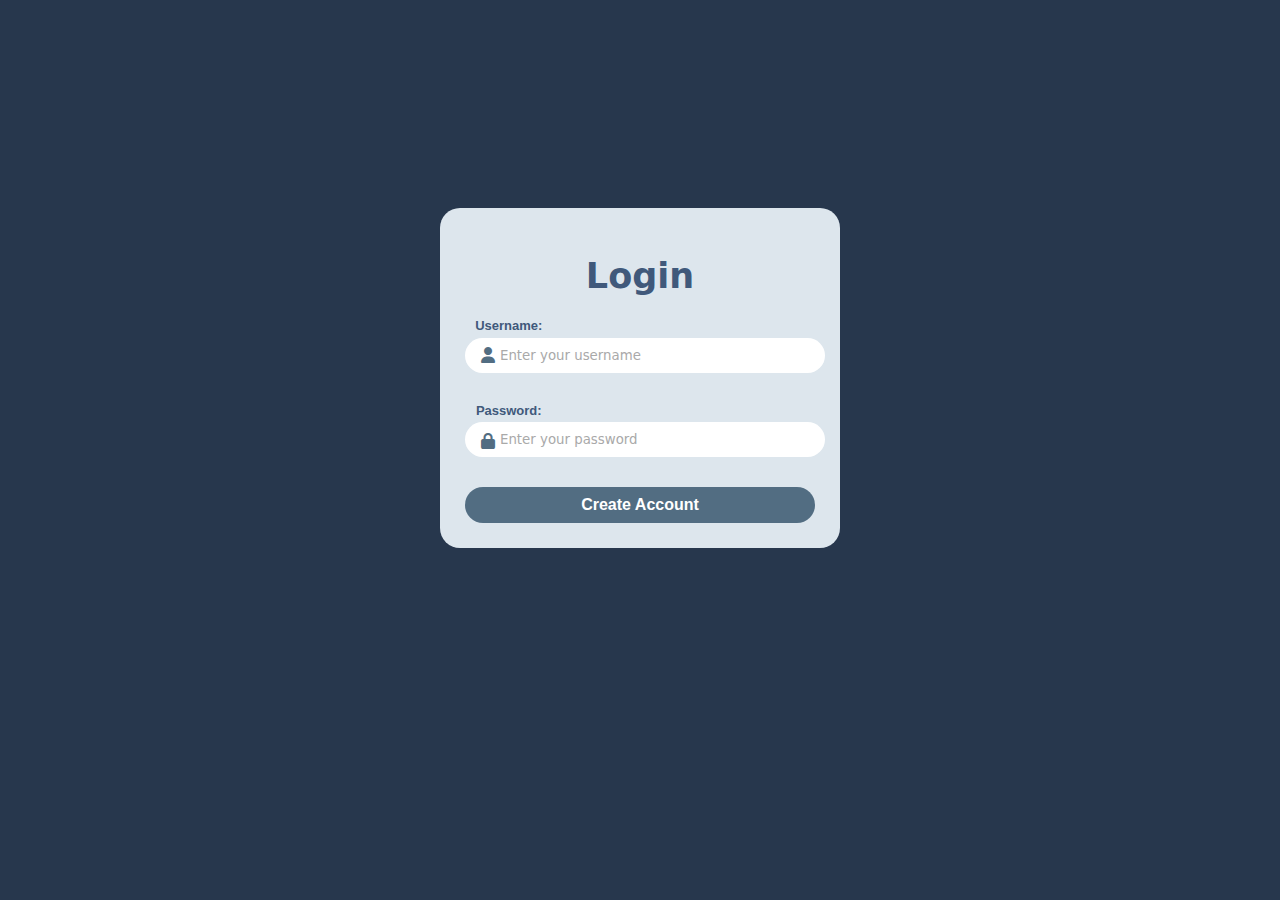
==== index.html @ dadd3b62 "made changes to add icons" ====
<!DOCTYPE html>
<html>

<head>
  <title>Login Page</title>
  <link rel="stylesheet" type="text/css" href="styles.css">
  <link rel="stylesheet" href="https://cdnjs.cloudflare.com/ajax/libs/font-awesome/6.4.0/css/all.min.css" />
</head>

<body>
  <div class="container">
    <div class="card">
      <h1>Login</h1>
      <form id="login-form">
        <label for="Name">Username:</label>
        <div class="fieldgroup-1">
          <input type="text" id="username" placeholder="Enter your username" required autocomplete="off">
          <i class="fa-solid fa-user" aria-hidden="true"></i>
        </div>
        <br>

        <label for="Name">Password:</label>
        <div class="fieldgroup-2">
          <input type="password" id="password" placeholder="Enter your password" required autocomplete="off">
          <i class="fa-solid fa-lock" aria-hidden="true"></i>
        </div>
        <button type="submit">Create Account</button>
      </form>
    </div>
  </div>

  <script src="script.js"></script>
</body>

</html>
---- styles.css ----
.container {
  width: 400px;
  margin: 0 auto;
  padding: 200px;
  text-align: center;
}

.card {
  background-color: #DDE6ED;
  padding: 25px;
  border-radius: 20px;
}

body {
  background: #27374D;
}

h1 {
  margin-bottom: 20px;
  color: #40597b;
  font-family: system-ui, -apple-system, BlinkMacSystemFont, 'Segoe UI', Roboto, Oxygen, Ubuntu, Cantarell, 'Open Sans', 'Helvetica Neue', sans-serif;
  font-size: 35px;
}

.fieldgroup-1 {
  width: auto;
  position: relative
}

.fa-user {
  position: absolute;
  left: -2px;
  top: 13px;
  width: 50px;
  height: 100%;
  display: flex;
  justify-content: center;
  align-items: center;
  color: #526D82
}

.fieldgroup-2 {
  width: auto;
  position: relative;
}

.fa-lock {
  position: absolute;
  left: -2px;
  top: 14px;
  width: 50px;
  height: 100%;
  display: flex;
  justify-content: center;
  align-items: center;
  color: #526D82
}

label[for="Name"],
label[for="Password"] {
  margin-right: 75%;
  color: #40597b;
  font-weight: 700;
  font-size: small;
  font-family: 'Segoe UI', Tahoma, Geneva, Verdana, sans-serif;
}

input[type="text"],
input[type="password"] {
  font-family: system-ui, -apple-system, BlinkMacSystemFont, 'Segoe UI', Roboto, Oxygen, Ubuntu, Cantarell, 'Open Sans', 'Helvetica Neue', sans-serif;
  font-weight: 500;
  width: 90%;
  padding: 10px;
  padding-left: 35px;
  margin-bottom: 10px;
  border: none;
  border-radius: 25px;
  margin-top: 1%;
  -webkit-text-fill-color: #a9a9a9;
  outline: none;
}

button {
  width: 100%;
  padding: 9px;
  background-color: #526D82;
  color: white;
  border: none;
  border-radius: 70px;
  font-family: Arial, Helvetica, sans-serif;
  font-weight: 900;
  margin-top: 20px;
  font-size: 100%;
}
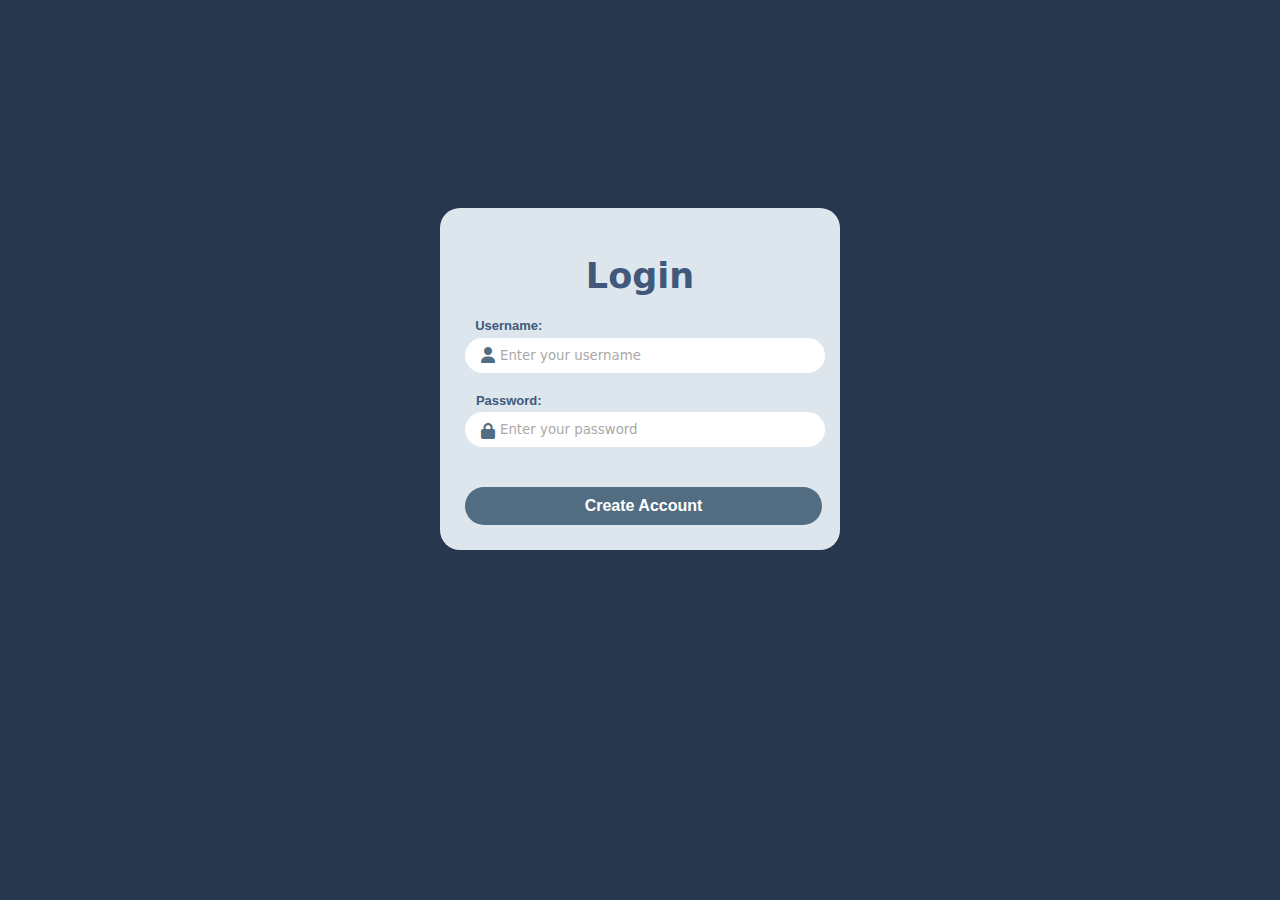
==== commit 19a3b407: "improved structure and styling" ====
--- a/index.html
+++ b/index.html
@@ -3,6 +3,7 @@
 
 <head>
   <title>Login Page</title>
+  <meta name="viewport" content="width=device-width, initial-scale=1.0">
   <link rel="stylesheet" type="text/css" href="styles.css">
   <link rel="stylesheet" href="https://cdnjs.cloudflare.com/ajax/libs/font-awesome/6.4.0/css/all.min.css" />
 </head>
--- a/styles.css
+++ b/styles.css
@@ -1,3 +1,7 @@
+body {
+  background: #27374D;
+}
+
 .container {
   width: 400px;
   margin: 0 auto;
@@ -9,10 +13,6 @@
   background-color: #DDE6ED;
   padding: 25px;
   border-radius: 20px;
-}
-
-body {
-  background: #27374D;
 }
 
 h1 {
@@ -72,7 +72,6 @@
   width: 90%;
   padding: 10px;
   padding-left: 35px;
-  margin-bottom: 10px;
   border: none;
   border-radius: 25px;
   margin-top: 1%;
@@ -81,14 +80,14 @@
 }
 
 button {
-  width: 100%;
-  padding: 9px;
+  width: 102%;
+  padding: 10px;
   background-color: #526D82;
   color: white;
   border: none;
   border-radius: 70px;
   font-family: Arial, Helvetica, sans-serif;
   font-weight: 900;
-  margin-top: 20px;
+  margin-top: 40px;
   font-size: 100%;
 }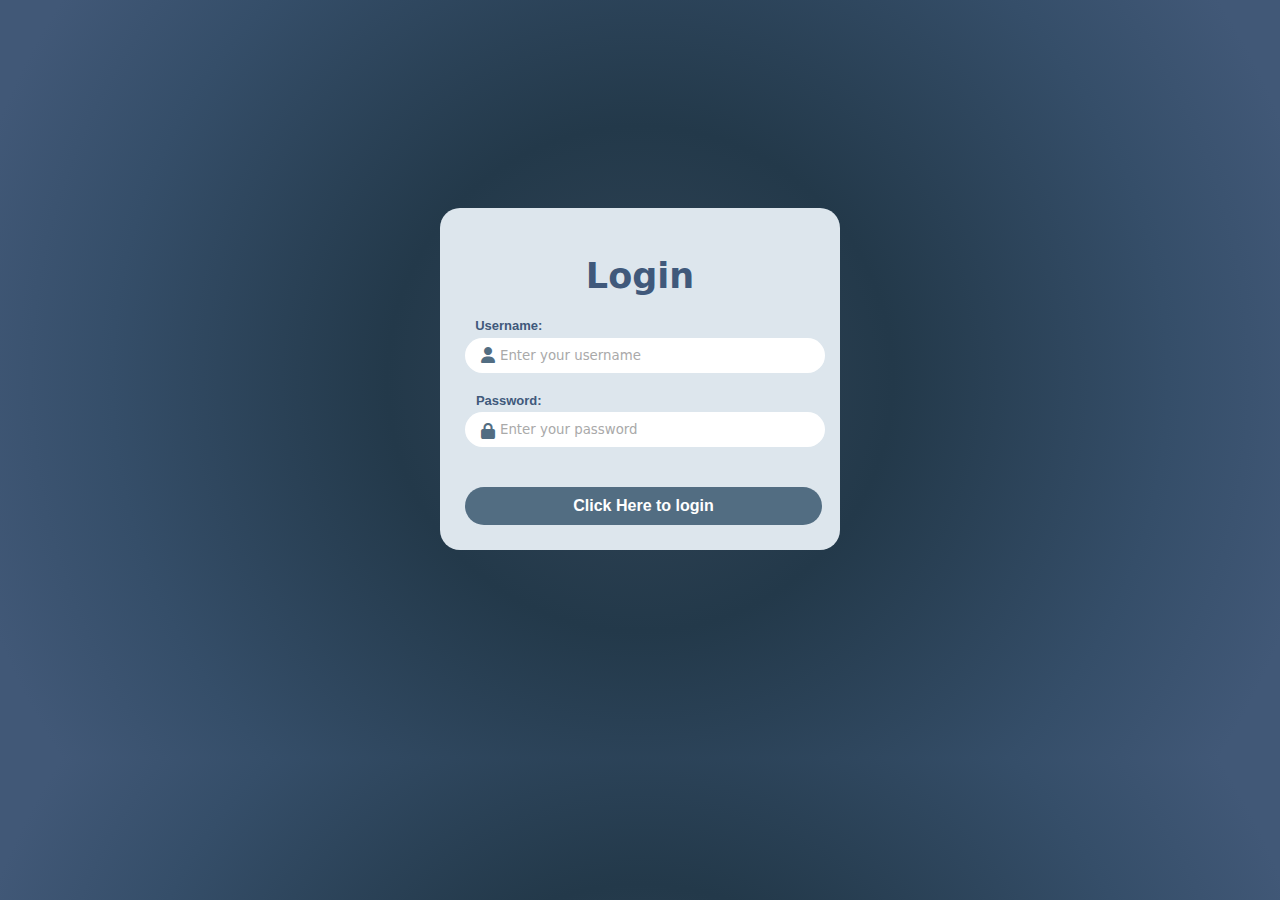
==== commit 6b7cb5f8: "Changed button text" ====
--- a/index.html
+++ b/index.html
@@ -25,7 +25,7 @@
           <input type="password" id="password" placeholder="Enter your password" required autocomplete="off">
           <i class="fa-solid fa-lock" aria-hidden="true"></i>
         </div>
-        <button type="submit">Create Account</button>
+        <button type="submit">Click Here to login</button>
       </form>
     </div>
   </div>
--- a/styles.css
+++ b/styles.css
@@ -1,5 +1,6 @@
 body {
-  background: #27374D;
+  background: rgb(50,69,87);
+  background: radial-gradient(circle, rgba(50,69,87,1) 0%, rgba(35,57,74,1) 34%, rgba(53,78,105,1) 71%, rgba(65,88,119,1) 93%);
 }
 
 .container {
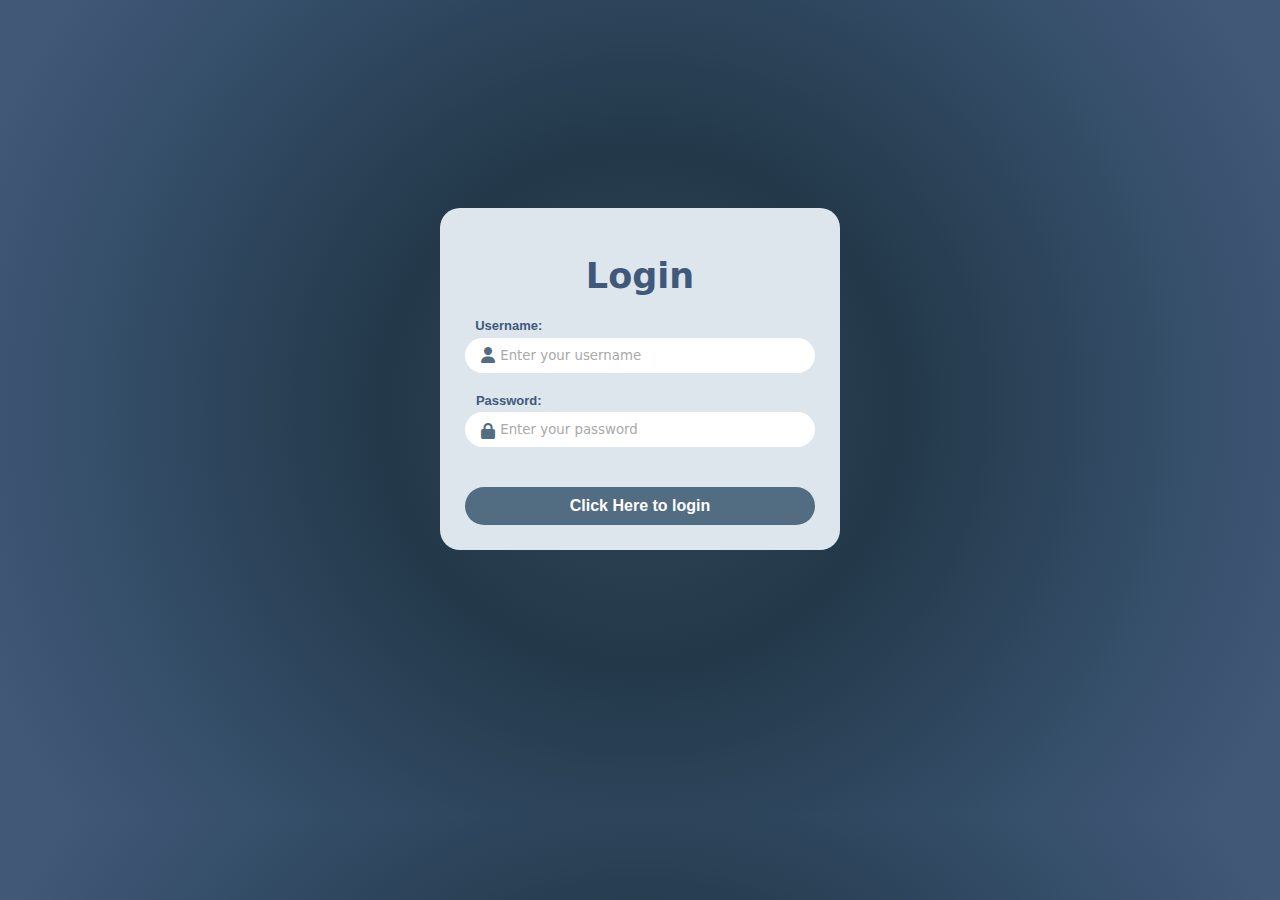
==== commit 2a3c2277: "solved some issues" ====
--- a/index.html
+++ b/index.html
@@ -1,9 +1,9 @@
 <!DOCTYPE html>
-<html>
+<html lang="en">
 
 <head>
   <title>Login Page</title>
-  <meta name="viewport" content="width=device-width, initial-scale=1.0">
+  <meta name="viewport" content="width=device-width, initial-scale=1.0" charset="utf-8">
   <link rel="stylesheet" type="text/css" href="styles.css">
   <link rel="stylesheet" href="https://cdnjs.cloudflare.com/ajax/libs/font-awesome/6.4.0/css/all.min.css" />
 </head>
--- a/styles.css
+++ b/styles.css
@@ -1,10 +1,10 @@
 body {
-  background: rgb(50,69,87);
   background: radial-gradient(circle, rgba(50,69,87,1) 0%, rgba(35,57,74,1) 34%, rgba(53,78,105,1) 71%, rgba(65,88,119,1) 93%);
 }
 
 .container {
   width: 400px;
+  height: 400px;
   margin: 0 auto;
   padding: 200px;
   text-align: center;
@@ -14,6 +14,8 @@
   background-color: #DDE6ED;
   padding: 25px;
   border-radius: 20px;
+  width: auto;
+  height: auto;
 }
 
 h1 {
@@ -25,7 +27,8 @@
 
 .fieldgroup-1 {
   width: auto;
-  position: relative
+  height: auto;
+  position: relative;
 }
 
 .fa-user {
@@ -42,6 +45,7 @@
 
 .fieldgroup-2 {
   width: auto;
+  height: auto;
   position: relative;
 }
 
@@ -70,7 +74,7 @@
 input[type="password"] {
   font-family: system-ui, -apple-system, BlinkMacSystemFont, 'Segoe UI', Roboto, Oxygen, Ubuntu, Cantarell, 'Open Sans', 'Helvetica Neue', sans-serif;
   font-weight: 500;
-  width: 90%;
+  width: 87%;
   padding: 10px;
   padding-left: 35px;
   border: none;
@@ -81,7 +85,7 @@
 }
 
 button {
-  width: 102%;
+  width: 100%;
   padding: 10px;
   background-color: #526D82;
   color: white;
@@ -91,4 +95,5 @@
   font-weight: 900;
   margin-top: 40px;
   font-size: 100%;
+  cursor: pointer;
 }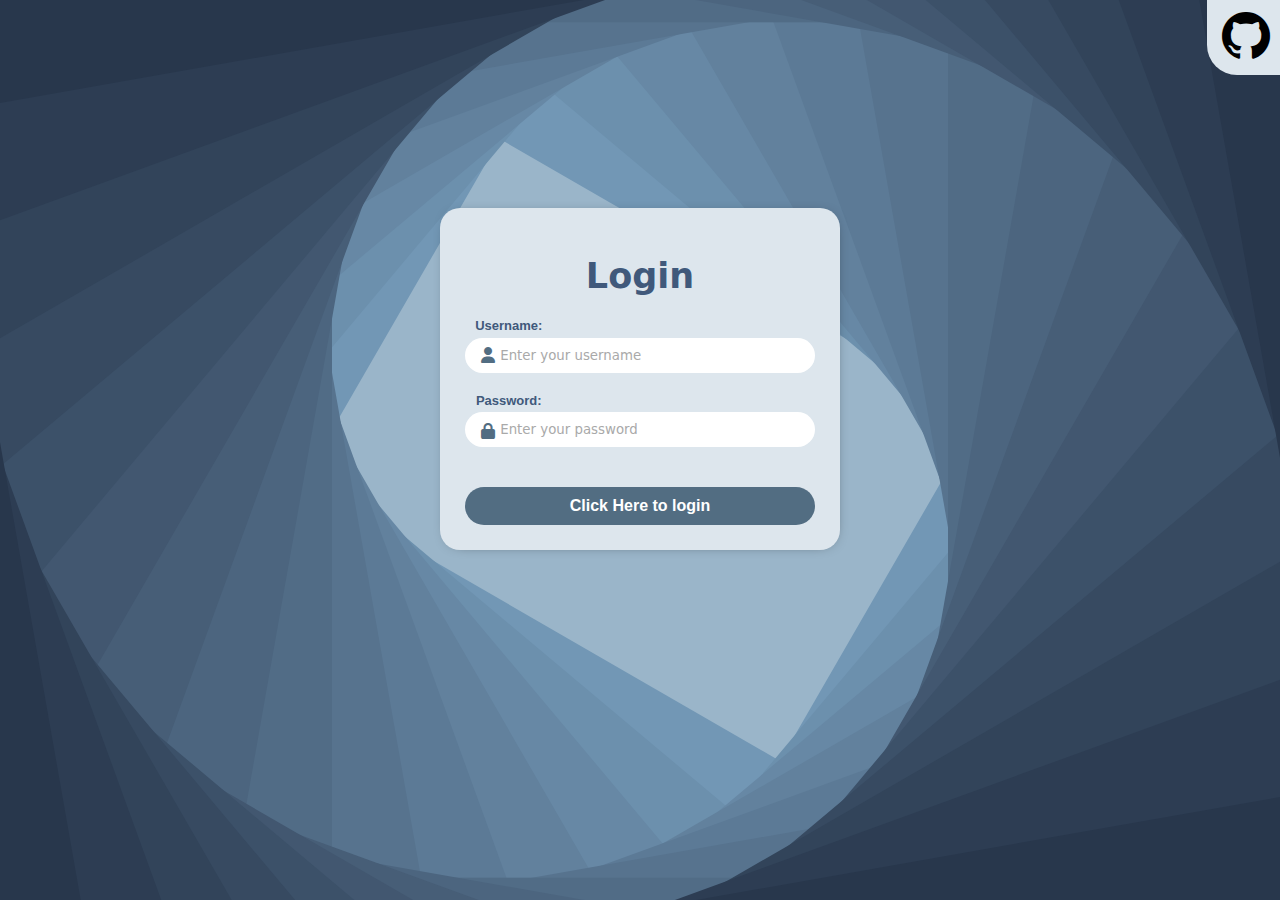
==== commit cc9e66c3: "Add repo link button" ====
--- a/index.html
+++ b/index.html
@@ -5,7 +5,8 @@
   <title>Login Page</title>
   <meta name="viewport" content="width=device-width, initial-scale=1.0" charset="utf-8">
   <link rel="stylesheet" type="text/css" href="styles.css">
-  <link rel="stylesheet" href="https://cdnjs.cloudflare.com/ajax/libs/font-awesome/6.4.0/css/all.min.css" />
+  <link rel="stylesheet" href="https://cdnjs.cloudflare.com/ajax/libs/font-awesome/6.4.0/css/all.min.css">
+  <link rel="stylesheet" href="https://cdn.jsdelivr.net/npm/bootstrap-icons@1.10.5/font/bootstrap-icons.css">
 </head>
 
 <body>
@@ -25,9 +26,17 @@
           <input type="password" id="password" placeholder="Enter your password" required autocomplete="off">
           <i class="fa-solid fa-lock" aria-hidden="true"></i>
         </div>
-        <button type="submit">Click Here to login</button>
+        <button type="submit" id="login">Click Here to login</button>
       </form>
     </div>
+  </div>
+
+  <div class="repo-link">
+    <a href="https://github.com/Gun-Striker/simple_login" target="_blank">
+      <button id="git-icon" title="Github Repository">
+        <i class="bi bi-github" id="github"></i>
+      </button>
+    </a>
   </div>
 
   <script src="script.js"></script>
--- a/styles.css
+++ b/styles.css
@@ -1,5 +1,10 @@
 body {
-  background: radial-gradient(circle, rgba(50,69,87,1) 0%, rgba(35,57,74,1) 34%, rgba(53,78,105,1) 71%, rgba(65,88,119,1) 93%);
+  background-color: #9AB5C9;
+  background-image: url("data:image/svg+xml,%3Csvg xmlns='http://www.w3.org/2000/svg' viewBox='0 0 2000 1500'%3E%3Cdefs%3E%3Crect fill='none' stroke-width='85.3' id='a' x='-400' y='-300' width='800' height='600'/%3E%3C/defs%3E%3Cg style='transform-origin:center'%3E%3Cg transform='' style='transform-origin:center'%3E%3Cg transform='rotate(-160 0 0)' style='transform-origin:center'%3E%3Cg transform='translate(1000 750)'%3E%3Cuse stroke='%237297B5' href='%23a' transform='rotate(10 0 0) scale(1.1)'/%3E%3Cuse stroke='%236c90ad' href='%23a' transform='rotate(20 0 0) scale(1.2)'/%3E%3Cuse stroke='%236788a5' href='%23a' transform='rotate(30 0 0) scale(1.3)'/%3E%3Cuse stroke='%2362819d' href='%23a' transform='rotate(40 0 0) scale(1.4)'/%3E%3Cuse stroke='%235c7a96' href='%23a' transform='rotate(50 0 0) scale(1.5)'/%3E%3Cuse stroke='%2357738e' href='%23a' transform='rotate(60 0 0) scale(1.6)'/%3E%3Cuse stroke='%23516c86' href='%23a' transform='rotate(70 0 0) scale(1.7)'/%3E%3Cuse stroke='%234c657f' href='%23a' transform='rotate(80 0 0) scale(1.8)'/%3E%3Cuse stroke='%23475e77' href='%23a' transform='rotate(90 0 0) scale(1.9)'/%3E%3Cuse stroke='%23425770' href='%23a' transform='rotate(100 0 0) scale(2)'/%3E%3Cuse stroke='%233c5169' href='%23a' transform='rotate(110 0 0) scale(2.1)'/%3E%3Cuse stroke='%23374a61' href='%23a' transform='rotate(120 0 0) scale(2.2)'/%3E%3Cuse stroke='%2332445a' href='%23a' transform='rotate(130 0 0) scale(2.3)'/%3E%3Cuse stroke='%232d3d53' href='%23a' transform='rotate(140 0 0) scale(2.4)'/%3E%3Cuse stroke='%2328374c' href='%23a' transform='rotate(150 0 0) scale(2.5)'/%3E%3Cuse stroke='%23233145' href='%23a' transform='rotate(160 0 0) scale(2.6)'/%3E%3C/g%3E%3C/g%3E%3C/g%3E%3C/g%3E%3C/svg%3E");
+  background-attachment: fixed;
+  background-size: 110%;
+  background-position: center center;
+  background-repeat: no-repeat;
 }
 
 .container {
@@ -16,6 +21,7 @@
   border-radius: 20px;
   width: auto;
   height: auto;
+  box-shadow: 1px 1px 15px -10px;
 }
 
 h1 {
@@ -84,7 +90,7 @@
   outline: none;
 }
 
-button {
+button#login{
   width: 100%;
   padding: 10px;
   background-color: #526D82;
@@ -96,4 +102,20 @@
   margin-top: 40px;
   font-size: 100%;
   cursor: pointer;
+}
+
+button#git-icon {
+  position: absolute;
+  top: 0;
+  right: 0;
+  cursor: pointer;
+  padding: 10px 10px 10px 15px;
+  width: fit-content;
+  border-radius: 0px 0px 0px 30px;
+  border: none;
+  background-color: #DDE6ED;
+}
+
+i#github {
+  font-size: 3rem;
 }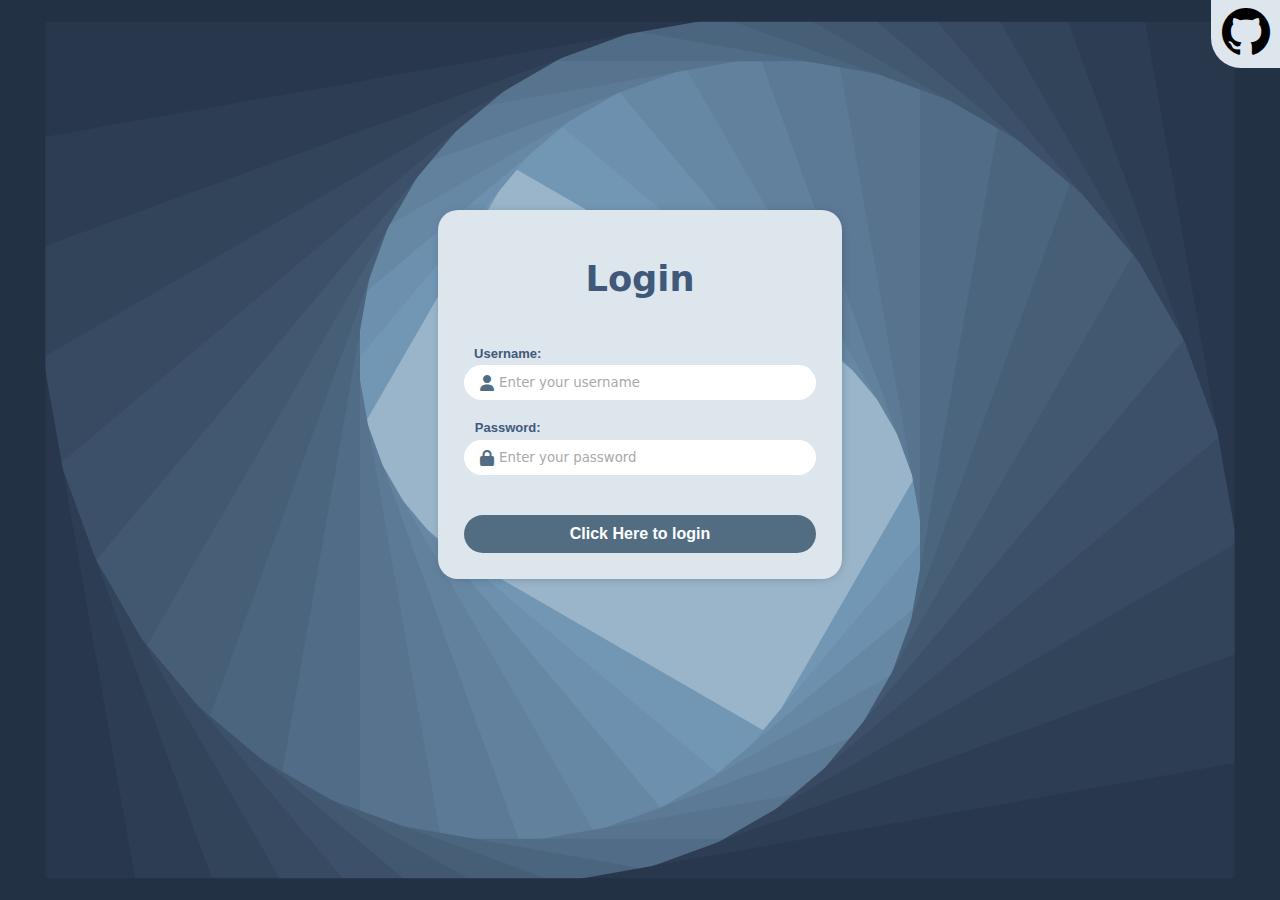
==== commit bc8d807b: "Fix Errors" ====
--- a/index.html
+++ b/index.html
@@ -3,7 +3,9 @@
 
 <head>
   <title>Login Page</title>
-  <meta name="viewport" content="width=device-width, initial-scale=1.0" charset="utf-8">
+  <meta  charset="utf-8">
+  <meta name="google-site-verification" content="hwtoya-WqrWcCtbjV7t2lkOW4weZVaLy611UUm5Fnrk" />
+  <meta name="viewport" content="width=device-width, initial-scale=1.0">
   <link rel="stylesheet" type="text/css" href="styles.css">
   <link rel="stylesheet" href="https://cdnjs.cloudflare.com/ajax/libs/font-awesome/6.4.0/css/all.min.css">
   <link rel="stylesheet" href="https://cdn.jsdelivr.net/npm/bootstrap-icons@1.10.5/font/bootstrap-icons.css">
@@ -32,14 +34,12 @@
   </div>
 
   <div class="repo-link">
-    <a href="https://github.com/Gun-Striker/simple_login" target="_blank">
-      <button id="git-icon" title="Github Repository">
+    <a href="https://github.com/Gun-Striker/simple_login" target="_blank" id="git-icon" title="Github Repository">
         <i class="bi bi-github" id="github"></i>
-      </button>
     </a>
   </div>
 
   <script src="script.js"></script>
 </body>
 
-</html>+</html>
--- a/styles.css
+++ b/styles.css
@@ -2,33 +2,41 @@
   background-color: #9AB5C9;
   background-image: url("data:image/svg+xml,%3Csvg xmlns='http://www.w3.org/2000/svg' viewBox='0 0 2000 1500'%3E%3Cdefs%3E%3Crect fill='none' stroke-width='85.3' id='a' x='-400' y='-300' width='800' height='600'/%3E%3C/defs%3E%3Cg style='transform-origin:center'%3E%3Cg transform='' style='transform-origin:center'%3E%3Cg transform='rotate(-160 0 0)' style='transform-origin:center'%3E%3Cg transform='translate(1000 750)'%3E%3Cuse stroke='%237297B5' href='%23a' transform='rotate(10 0 0) scale(1.1)'/%3E%3Cuse stroke='%236c90ad' href='%23a' transform='rotate(20 0 0) scale(1.2)'/%3E%3Cuse stroke='%236788a5' href='%23a' transform='rotate(30 0 0) scale(1.3)'/%3E%3Cuse stroke='%2362819d' href='%23a' transform='rotate(40 0 0) scale(1.4)'/%3E%3Cuse stroke='%235c7a96' href='%23a' transform='rotate(50 0 0) scale(1.5)'/%3E%3Cuse stroke='%2357738e' href='%23a' transform='rotate(60 0 0) scale(1.6)'/%3E%3Cuse stroke='%23516c86' href='%23a' transform='rotate(70 0 0) scale(1.7)'/%3E%3Cuse stroke='%234c657f' href='%23a' transform='rotate(80 0 0) scale(1.8)'/%3E%3Cuse stroke='%23475e77' href='%23a' transform='rotate(90 0 0) scale(1.9)'/%3E%3Cuse stroke='%23425770' href='%23a' transform='rotate(100 0 0) scale(2)'/%3E%3Cuse stroke='%233c5169' href='%23a' transform='rotate(110 0 0) scale(2.1)'/%3E%3Cuse stroke='%23374a61' href='%23a' transform='rotate(120 0 0) scale(2.2)'/%3E%3Cuse stroke='%2332445a' href='%23a' transform='rotate(130 0 0) scale(2.3)'/%3E%3Cuse stroke='%232d3d53' href='%23a' transform='rotate(140 0 0) scale(2.4)'/%3E%3Cuse stroke='%2328374c' href='%23a' transform='rotate(150 0 0) scale(2.5)'/%3E%3Cuse stroke='%23233145' href='%23a' transform='rotate(160 0 0) scale(2.6)'/%3E%3C/g%3E%3C/g%3E%3C/g%3E%3C/g%3E%3C/svg%3E");
   background-attachment: fixed;
-  background-size: 110%;
-  background-position: center center;
+  background-size: cover;
+  background-position: center;
   background-repeat: no-repeat;
 }
 
 .container {
-  width: 400px;
-  height: 400px;
+  display: flex;
+  flex-direction: column;
+  width: 25.2em;
+  max-width: 100%;
+  height: 25.2em;
   margin: 0 auto;
-  padding: 200px;
+  padding-top: 12.6em;
   text-align: center;
 }
 
 .card {
+  display: flex;
+  flex-direction: column;
   background-color: #DDE6ED;
-  padding: 25px;
+  padding: 1.575em;
   border-radius: 20px;
   width: auto;
   height: auto;
   box-shadow: 1px 1px 15px -10px;
+  position: relative;
 }
 
 h1 {
-  margin-bottom: 20px;
+  margin-bottom: 1.26em;
   color: #40597b;
   font-family: system-ui, -apple-system, BlinkMacSystemFont, 'Segoe UI', Roboto, Oxygen, Ubuntu, Cantarell, 'Open Sans', 'Helvetica Neue', sans-serif;
-  font-size: 35px;
+  font-size: 2.205rem;
+  max-inline-size: 100%;
+  min-inline-size: 20%;
 }
 
 .fieldgroup-1 {
@@ -90,30 +98,32 @@
   outline: none;
 }
 
-button#login{
+button#login {
+  text-align: center;
   width: 100%;
-  padding: 10px;
+  padding: 0.63em;
   background-color: #526D82;
   color: white;
   border: none;
-  border-radius: 70px;
+  border-radius: 4.41em;
   font-family: Arial, Helvetica, sans-serif;
   font-weight: 900;
-  margin-top: 40px;
+  margin-top: 2.52em;
   font-size: 100%;
   cursor: pointer;
 }
 
-button#git-icon {
+a#git-icon {
   position: absolute;
-  top: 0;
-  right: 0;
+  top: 0em;
+  right: 0em;
   cursor: pointer;
-  padding: 10px 10px 10px 15px;
+  padding: 0.4em 0.6em 0.4em 0.745em;
   width: fit-content;
   border-radius: 0px 0px 0px 30px;
   border: none;
   background-color: #DDE6ED;
+  color: black;
 }
 
 i#github {
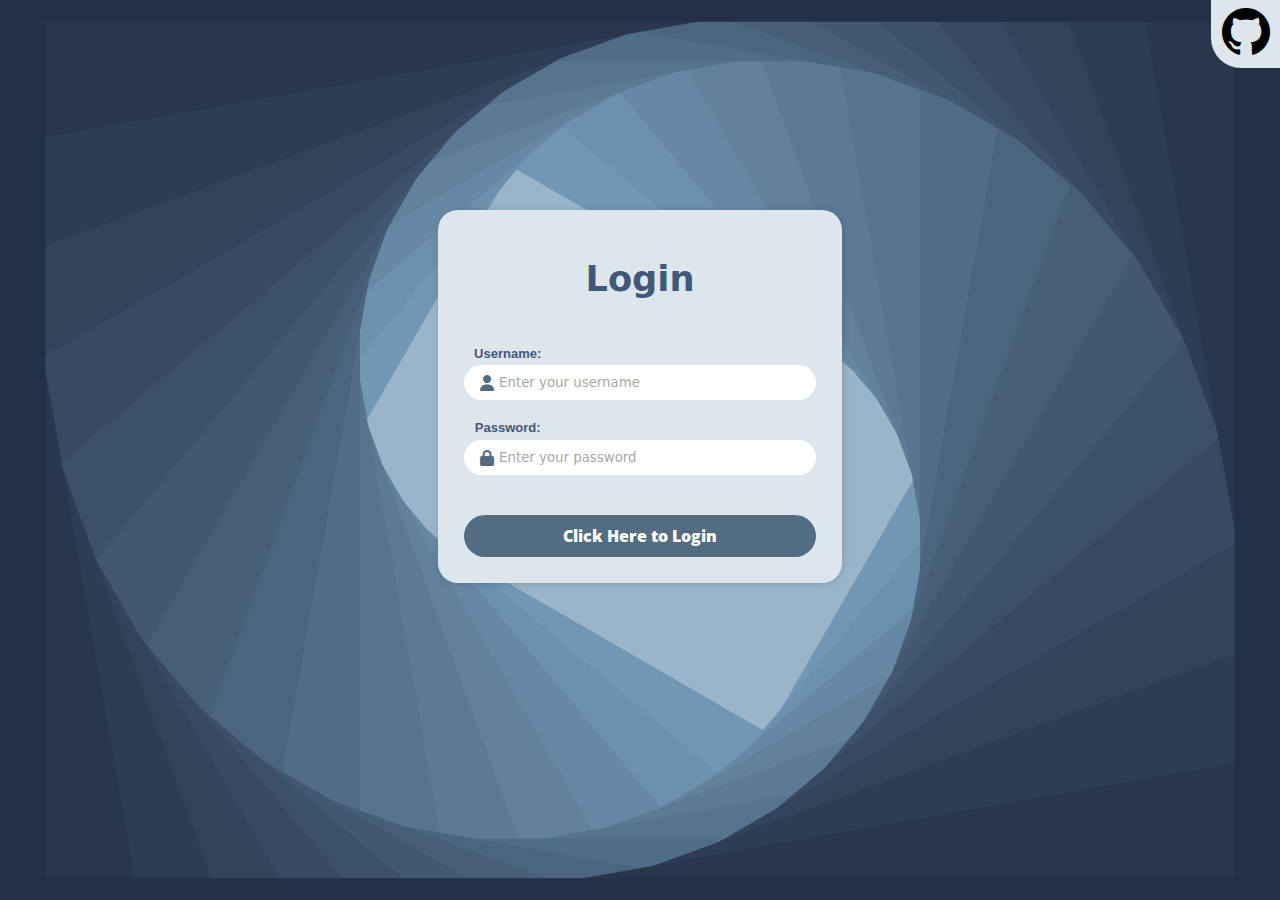
==== commit 3344d631: "Change Button Font" ====
--- a/index.html
+++ b/index.html
@@ -3,7 +3,7 @@
 
 <head>
   <title>Login Page</title>
-  <meta  charset="utf-8">
+  <meta charset="utf-8">
   <meta name="google-site-verification" content="hwtoya-WqrWcCtbjV7t2lkOW4weZVaLy611UUm5Fnrk" />
   <meta name="viewport" content="width=device-width, initial-scale=1.0">
   <link rel="stylesheet" type="text/css" href="styles.css">
@@ -28,18 +28,18 @@
           <input type="password" id="password" placeholder="Enter your password" required autocomplete="off">
           <i class="fa-solid fa-lock" aria-hidden="true"></i>
         </div>
-        <button type="submit" id="login">Click Here to login</button>
+        <button type="submit" id="login">Click Here to Login</button>
       </form>
     </div>
   </div>
 
   <div class="repo-link">
     <a href="https://github.com/Gun-Striker/simple_login" target="_blank" id="git-icon" title="Github Repository">
-        <i class="bi bi-github" id="github"></i>
+      <i class="bi bi-github" id="github"></i>
     </a>
   </div>
 
   <script src="script.js"></script>
 </body>
 
-</html>
+</html>--- a/styles.css
+++ b/styles.css
@@ -1,3 +1,5 @@
+@import url('https://fonts.googleapis.com/css2?family=Open+Sans:wght@400;500;600;700;800&display=swap');
+
 body {
   background-color: #9AB5C9;
   background-image: url("data:image/svg+xml,%3Csvg xmlns='http://www.w3.org/2000/svg' viewBox='0 0 2000 1500'%3E%3Cdefs%3E%3Crect fill='none' stroke-width='85.3' id='a' x='-400' y='-300' width='800' height='600'/%3E%3C/defs%3E%3Cg style='transform-origin:center'%3E%3Cg transform='' style='transform-origin:center'%3E%3Cg transform='rotate(-160 0 0)' style='transform-origin:center'%3E%3Cg transform='translate(1000 750)'%3E%3Cuse stroke='%237297B5' href='%23a' transform='rotate(10 0 0) scale(1.1)'/%3E%3Cuse stroke='%236c90ad' href='%23a' transform='rotate(20 0 0) scale(1.2)'/%3E%3Cuse stroke='%236788a5' href='%23a' transform='rotate(30 0 0) scale(1.3)'/%3E%3Cuse stroke='%2362819d' href='%23a' transform='rotate(40 0 0) scale(1.4)'/%3E%3Cuse stroke='%235c7a96' href='%23a' transform='rotate(50 0 0) scale(1.5)'/%3E%3Cuse stroke='%2357738e' href='%23a' transform='rotate(60 0 0) scale(1.6)'/%3E%3Cuse stroke='%23516c86' href='%23a' transform='rotate(70 0 0) scale(1.7)'/%3E%3Cuse stroke='%234c657f' href='%23a' transform='rotate(80 0 0) scale(1.8)'/%3E%3Cuse stroke='%23475e77' href='%23a' transform='rotate(90 0 0) scale(1.9)'/%3E%3Cuse stroke='%23425770' href='%23a' transform='rotate(100 0 0) scale(2)'/%3E%3Cuse stroke='%233c5169' href='%23a' transform='rotate(110 0 0) scale(2.1)'/%3E%3Cuse stroke='%23374a61' href='%23a' transform='rotate(120 0 0) scale(2.2)'/%3E%3Cuse stroke='%2332445a' href='%23a' transform='rotate(130 0 0) scale(2.3)'/%3E%3Cuse stroke='%232d3d53' href='%23a' transform='rotate(140 0 0) scale(2.4)'/%3E%3Cuse stroke='%2328374c' href='%23a' transform='rotate(150 0 0) scale(2.5)'/%3E%3Cuse stroke='%23233145' href='%23a' transform='rotate(160 0 0) scale(2.6)'/%3E%3C/g%3E%3C/g%3E%3C/g%3E%3C/g%3E%3C/svg%3E");
@@ -106,8 +108,8 @@
   color: white;
   border: none;
   border-radius: 4.41em;
-  font-family: Arial, Helvetica, sans-serif;
-  font-weight: 900;
+  font-family: 'Open Sans', sans-serif;
+  font-weight: 800;
   margin-top: 2.52em;
   font-size: 100%;
   cursor: pointer;
